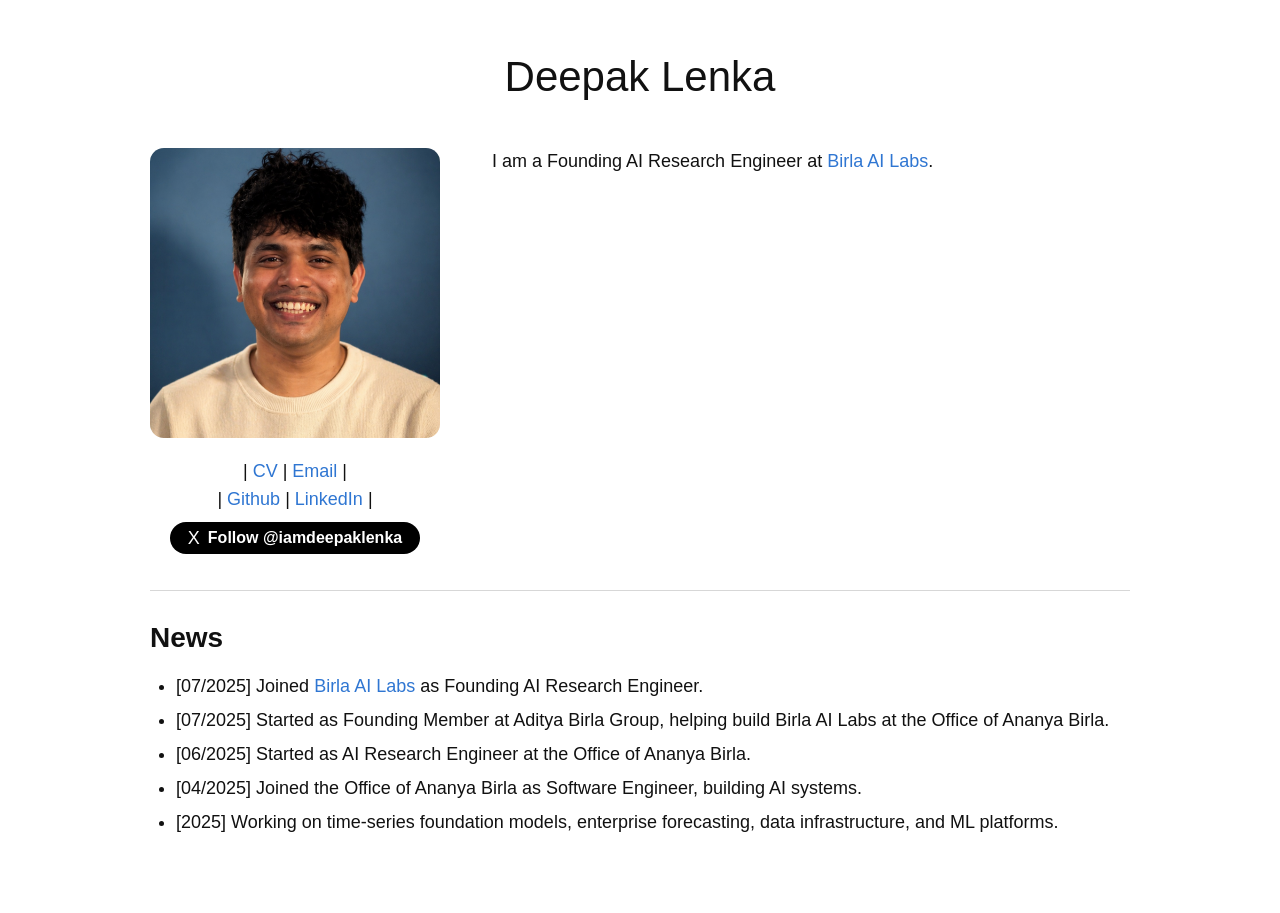
==== index.html @ 8d7a2c5c "Add LinkedIn news entries" ====
<!doctype html>
<html lang="en">
  <head>
    <meta charset="utf-8">
    <meta name="viewport" content="width=device-width, initial-scale=1">
    <meta
      name="description"
      content="Deepak Lenka - AI research engineer building time-series foundation models, forecasting systems, and LLM-native applications."
    >
    <title>Deepak Lenka</title>
    <link rel="icon" type="image/png" href="./assets/favicon.png">
    <link rel="apple-touch-icon" href="./assets/favicon.png">
    <link rel="stylesheet" href="./styles.css">
  </head>
  <body>
    <main class="container">
      <h1>Deepak Lenka</h1>

      <section class="intro" aria-labelledby="about-heading">
        <h2 class="sr-only" id="about-heading">About</h2>

        <div class="left-column">
          <img
            class="portrait"
            src="./assets/profile.png"
            alt="Portrait of Deepak Lenka"
          >

          <p class="links">
            | <a href="https://drive.google.com/file/d/11q40xH8_OC9-P__TcxJTgHcjhDTnUS63/view?usp=sharing">CV</a> |
            <a href="mailto:iamdeepaklenka@gmail.com">Email</a> |
            <br>
            | <a href="https://github.com/deepak-lenka">Github</a> |
            <a href="https://www.linkedin.com/in/deepak-lenka-4006b7249/">LinkedIn</a> |
          </p>

          <a class="follow-pill" href="https://twitter.com/iamdeepaklenka">
            <span aria-hidden="true">X</span>
            Follow @iamdeepaklenka
          </a>
        </div>

        <div class="right-column">
          <p>
            I am a Founding AI Research Engineer at
            <a href="https://birlaailabs.com/">Birla AI Labs</a>.
          </p>
        </div>
      </section>

      <hr>

      <section class="section" aria-labelledby="news-heading">
        <h2 id="news-heading">News</h2>
        <ul>
          <li>
            [07/2025] Joined <a href="https://birlaailabs.com/">Birla AI Labs</a>
            as Founding AI Research Engineer.
          </li>
          <li>
            [07/2025] Started as Founding Member at Aditya Birla Group, helping build
            Birla AI Labs at the Office of Ananya Birla.
          </li>
          <li>
            [06/2025] Started as AI Research Engineer at the Office of Ananya Birla.
          </li>
          <li>
            [04/2025] Joined the Office of Ananya Birla as Software Engineer, building
            AI systems.
          </li>
          <li>
            [2025] Working on time-series foundation models, enterprise forecasting,
            data infrastructure, and ML platforms.
          </li>
        </ul>
      </section>
    </main>
  </body>
</html>
---- styles.css ----
:root {
  --text: #111111;
  --link: #2f76d2;
  --rule: #d7d7d7;
  --muted: #333333;
  --thumb: #f4f4f4;
}

* {
  box-sizing: border-box;
}

body {
  margin: 0;
  background: #ffffff;
  color: var(--text);
  font-family: Arial, Helvetica, sans-serif;
  font-size: 18px;
  line-height: 1.45;
}

a {
  color: var(--link);
  text-decoration: none;
}

a:hover {
  text-decoration: underline;
}

.container {
  width: min(100% - 36px, 980px);
  margin: 0 auto;
  padding: 54px 0 70px;
}

h1 {
  margin: 0 0 48px;
  text-align: center;
  font-size: 42px;
  font-weight: 500;
  line-height: 1.1;
  letter-spacing: 0;
}

.intro {
  display: grid;
  grid-template-columns: 290px minmax(0, 1fr);
  gap: 52px;
  align-items: start;
}

.left-column {
  text-align: center;
}

.portrait {
  display: block;
  width: 290px;
  max-width: 100%;
  aspect-ratio: 1;
  border-radius: 14px;
  object-fit: cover;
}

.links {
  margin: 20px 0 0;
  font-size: 18px;
  line-height: 1.55;
}

.follow-pill {
  display: inline-flex;
  min-height: 32px;
  margin-top: 8px;
  align-items: center;
  gap: 8px;
  border-radius: 999px;
  padding: 4px 18px;
  background: #000000;
  color: #ffffff;
  font-size: 16px;
  font-weight: 700;
  line-height: 1;
  text-decoration: none;
}

.follow-pill:hover {
  color: #ffffff;
  text-decoration: none;
}

.follow-pill span {
  font-size: 18px;
  font-weight: 400;
}

.right-column p {
  margin: 0 0 20px;
}

hr {
  height: 1px;
  margin: 36px 0 30px;
  border: 0;
  background: var(--rule);
}

.section h2 {
  margin: 0 0 18px;
  font-size: 28px;
  font-weight: 700;
  line-height: 1.2;
}

ul {
  margin: 0;
  padding-left: 26px;
}

li {
  margin: 0 0 8px;
}

.project {
  display: grid;
  grid-template-columns: 178px minmax(0, 1fr);
  gap: 22px;
  margin: 0 0 30px;
}

.project:last-child {
  margin-bottom: 0;
}

.thumb {
  display: flex;
  width: 178px;
  height: 122px;
  align-items: center;
  justify-content: center;
  border: 1px solid #dedede;
  border-radius: 6px;
  background: var(--thumb);
  color: #555555;
  font-size: 24px;
  font-weight: 700;
  letter-spacing: 0;
}

.project h3 {
  margin: 0;
  font-size: 20px;
  font-weight: 500;
  line-height: 1.28;
}

.project p {
  margin: 4px 0;
}

.authors,
.venue {
  color: var(--muted);
}

.venue {
  font-style: italic;
}

.project-links {
  font-size: 17px;
}

.sr-only {
  position: absolute;
  width: 1px;
  height: 1px;
  margin: -1px;
  overflow: hidden;
  clip: rect(0, 0, 0, 0);
  white-space: nowrap;
  border: 0;
}

@media (max-width: 780px) {
  body {
    font-size: 16px;
  }

  .container {
    width: min(100% - 28px, 680px);
    padding-top: 30px;
  }

  h1 {
    margin-bottom: 30px;
    font-size: 34px;
  }

  .intro,
  .project {
    grid-template-columns: 1fr;
  }

  .intro {
    gap: 26px;
  }

  .portrait {
    width: min(76vw, 300px);
    margin: 0 auto;
  }

  .project {
    gap: 12px;
  }

  .thumb {
    width: min(100%, 260px);
    height: 116px;
  }

  .section h2 {
    font-size: 25px;
  }
}
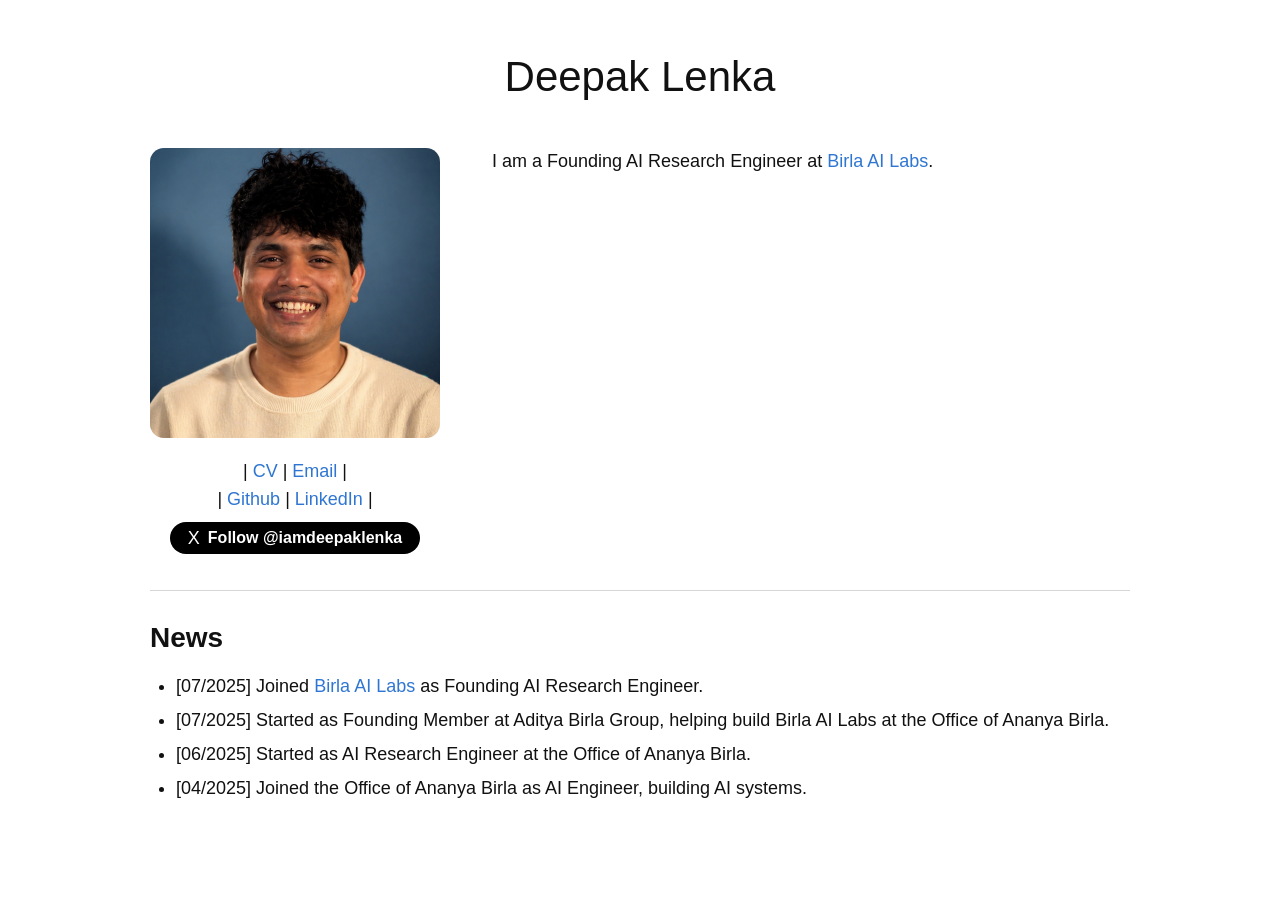
==== commit c5c9fe5b: "Clean up homepage news" ====
--- a/index.html
+++ b/index.html
@@ -65,12 +65,8 @@
             [06/2025] Started as AI Research Engineer at the Office of Ananya Birla.
           </li>
           <li>
-            [04/2025] Joined the Office of Ananya Birla as Software Engineer, building
+            [04/2025] Joined the Office of Ananya Birla as AI Engineer, building
             AI systems.
-          </li>
-          <li>
-            [2025] Working on time-series foundation models, enterprise forecasting,
-            data infrastructure, and ML platforms.
           </li>
         </ul>
       </section>
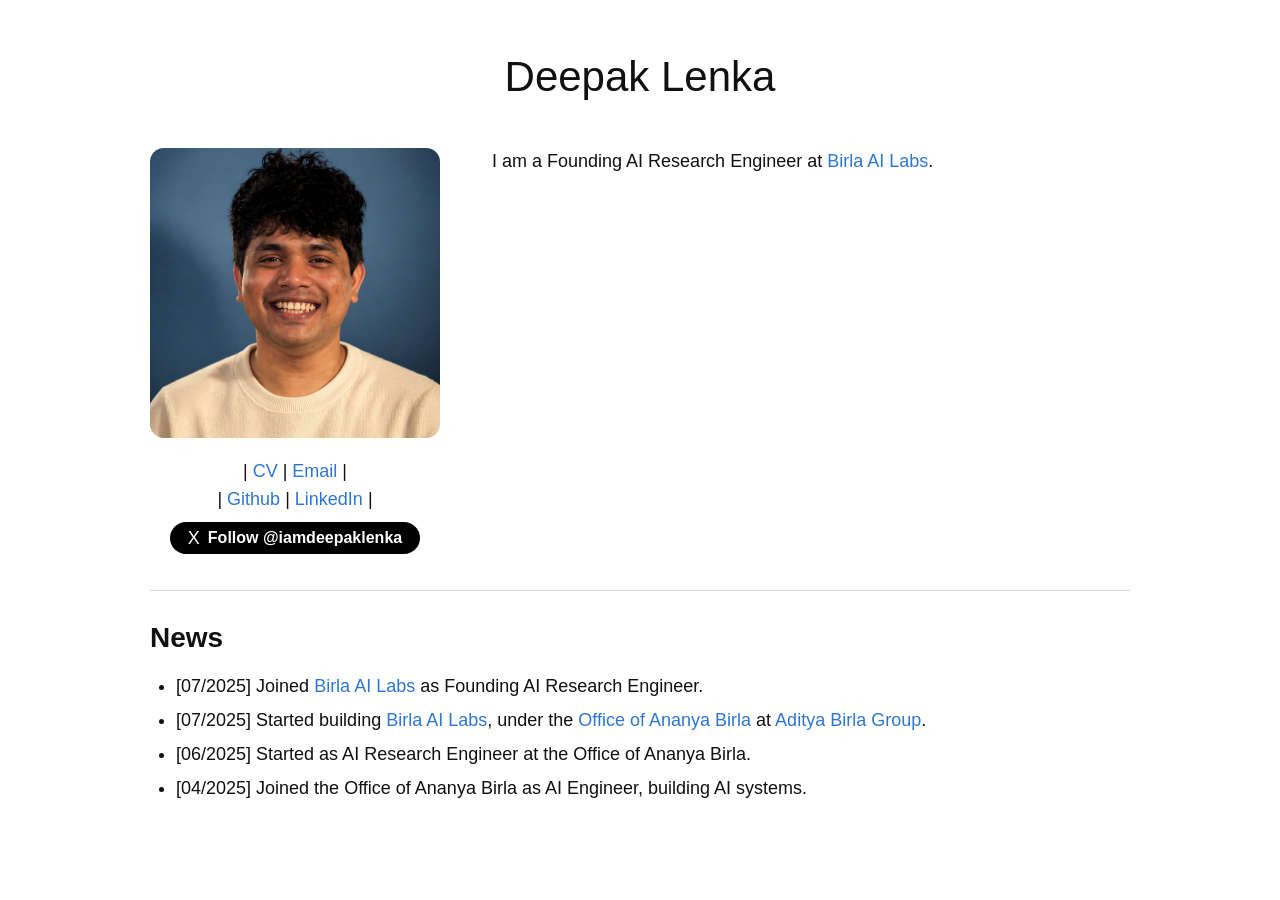
==== commit 43043a6e: "Update Birla Labs news item" ====
--- a/index.html
+++ b/index.html
@@ -58,8 +58,10 @@
             as Founding AI Research Engineer.
           </li>
           <li>
-            [07/2025] Started as Founding Member at Aditya Birla Group, helping build
-            Birla AI Labs at the Office of Ananya Birla.
+            [07/2025] Started building
+            <a href="https://birlaailabs.com/">Birla AI Labs</a>, under the
+            <a href="https://ananyabirla.com/">Office of Ananya Birla</a> at
+            <a href="https://www.adityabirla.com/en/">Aditya Birla Group</a>.
           </li>
           <li>
             [06/2025] Started as AI Research Engineer at the Office of Ananya Birla.
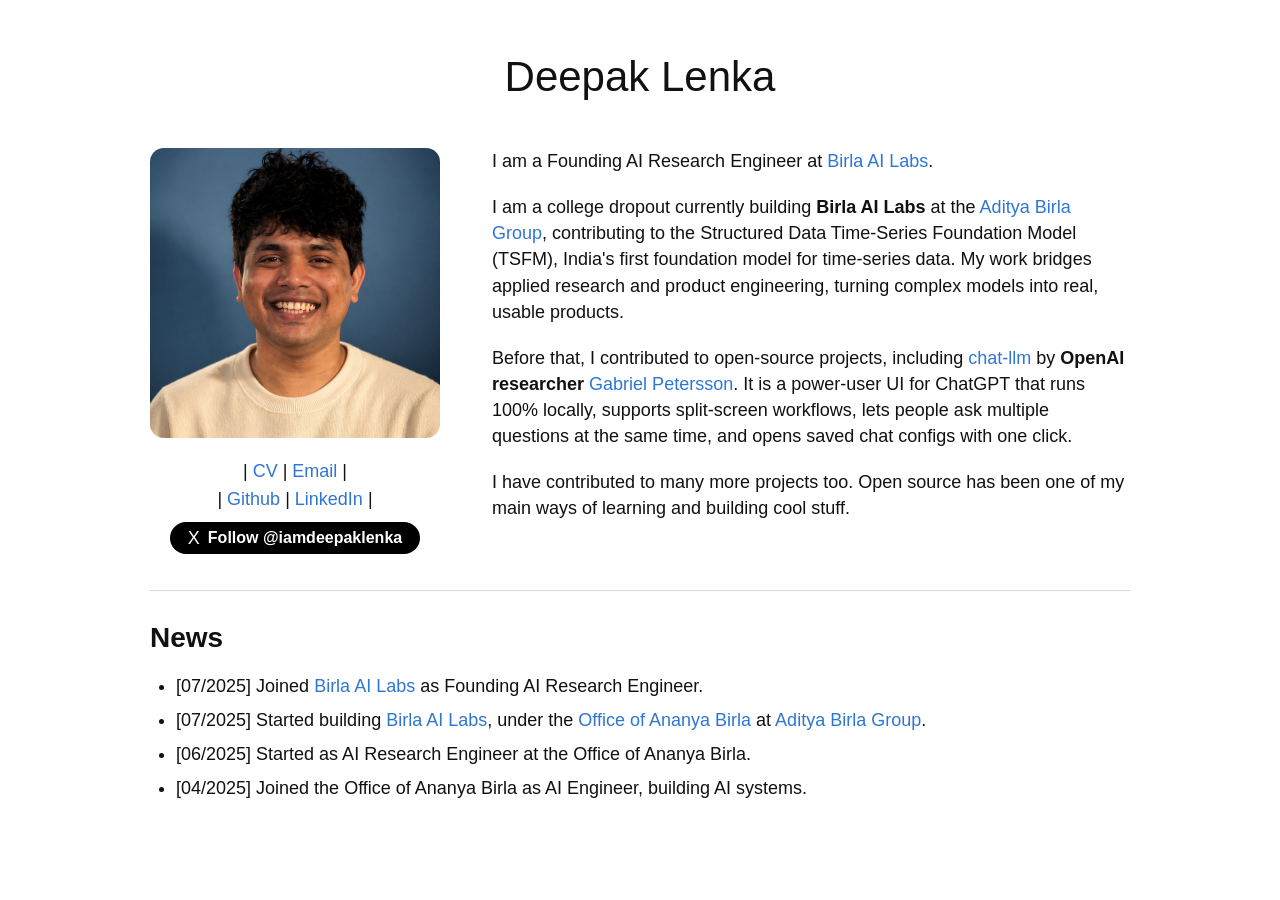
==== commit a9cf9753: "Update homepage bio" ====
--- a/index.html
+++ b/index.html
@@ -45,6 +45,30 @@
             I am a Founding AI Research Engineer at
             <a href="https://birlaailabs.com/">Birla AI Labs</a>.
           </p>
+
+          <p>
+            I am a college dropout currently building <b>Birla AI Labs</b> at the
+            <a href="https://www.adityabirla.com/en/">Aditya Birla Group</a>, contributing
+            to the Structured Data Time-Series Foundation Model
+            (TSFM), India's first foundation model for time-series data. My work
+            bridges applied research and product engineering, turning complex models
+            into real, usable products.
+          </p>
+
+          <p>
+            Before that, I contributed to open-source projects, including
+            <a href="https://github.com/gabrielpetersson/chat-llm">chat-llm</a> by
+            <b>OpenAI researcher</b>
+            <a href="https://www.linkedin.com/in/gabriel-petersson-ai/">Gabriel Petersson</a>.
+            It is a power-user UI for ChatGPT that runs 100% locally, supports
+            split-screen workflows, lets people ask multiple questions at the same
+            time, and opens saved chat configs with one click.
+          </p>
+
+          <p>
+            I have contributed to many more projects too. Open source has been one of
+            my main ways of learning and building cool stuff.
+          </p>
         </div>
       </section>
 
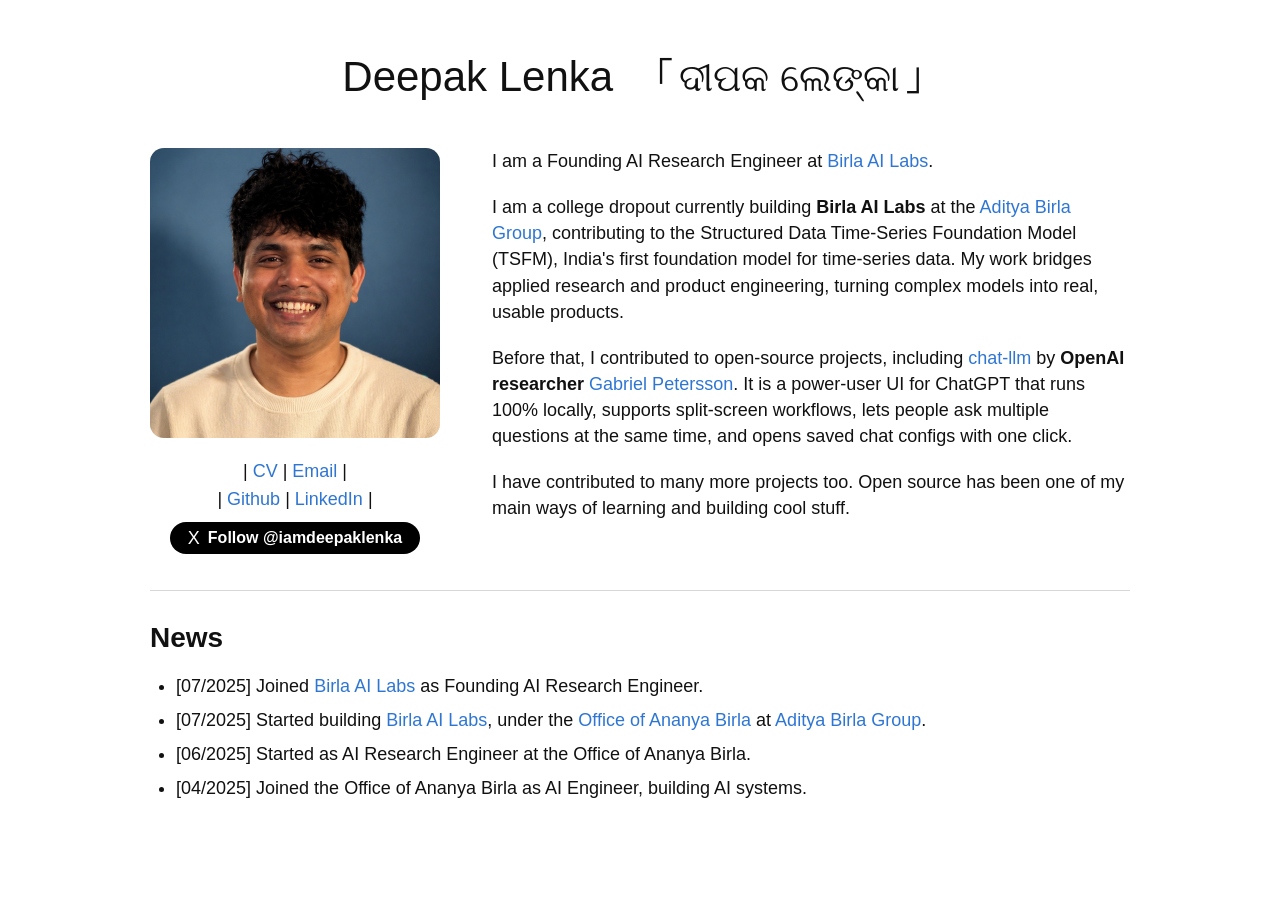
==== commit 59300108: "Add Odia name to homepage header" ====
--- a/index.html
+++ b/index.html
@@ -14,7 +14,10 @@
   </head>
   <body>
     <main class="container">
-      <h1>Deepak Lenka</h1>
+      <h1>
+        <span>Deepak Lenka</span>
+        <span class="native-name" lang="or">「ଦୀପକ ଲେଙ୍କା」</span>
+      </h1>
 
       <section class="intro" aria-labelledby="about-heading">
         <h2 class="sr-only" id="about-heading">About</h2>
--- a/styles.css
+++ b/styles.css
@@ -35,12 +35,26 @@
 }
 
 h1 {
+  display: flex;
+  flex-wrap: wrap;
+  align-items: baseline;
+  justify-content: center;
+  column-gap: 28px;
+  row-gap: 6px;
   margin: 0 0 48px;
   text-align: center;
   font-size: 42px;
   font-weight: 500;
   line-height: 1.1;
   letter-spacing: 0;
+}
+
+.native-name {
+  font-family: "Kohinoor Odia", "Noto Sans Oriya", "Nirmala UI", Arial, sans-serif;
+  font-size: 0.9em;
+  font-weight: 400;
+  line-height: 1;
+  white-space: nowrap;
 }
 
 .intro {
@@ -196,6 +210,7 @@
   h1 {
     margin-bottom: 30px;
     font-size: 34px;
+    column-gap: 14px;
   }
 
   .intro,
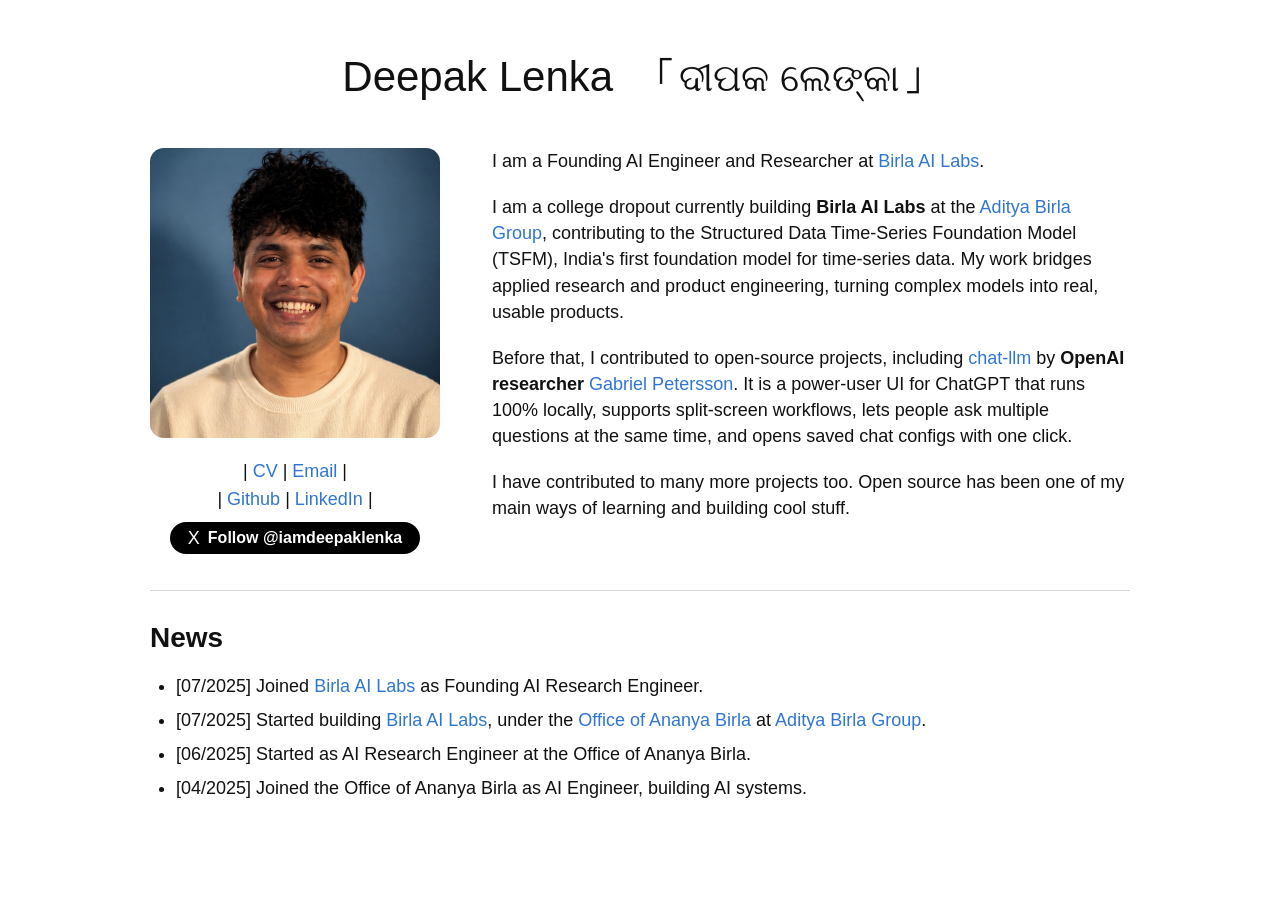
==== commit 1afde620: "Update homepage title wording" ====
--- a/index.html
+++ b/index.html
@@ -45,7 +45,7 @@
 
         <div class="right-column">
           <p>
-            I am a Founding AI Research Engineer at
+            I am a Founding AI Engineer and Researcher at
             <a href="https://birlaailabs.com/">Birla AI Labs</a>.
           </p>
 
--- a/styles.css
+++ b/styles.css
@@ -209,8 +209,12 @@
 
   h1 {
     margin-bottom: 30px;
-    font-size: 34px;
-    column-gap: 14px;
+    font-size: clamp(25px, 8vw, 34px);
+    column-gap: 10px;
+  }
+
+  .native-name {
+    font-size: 0.74em;
   }
 
   .intro,
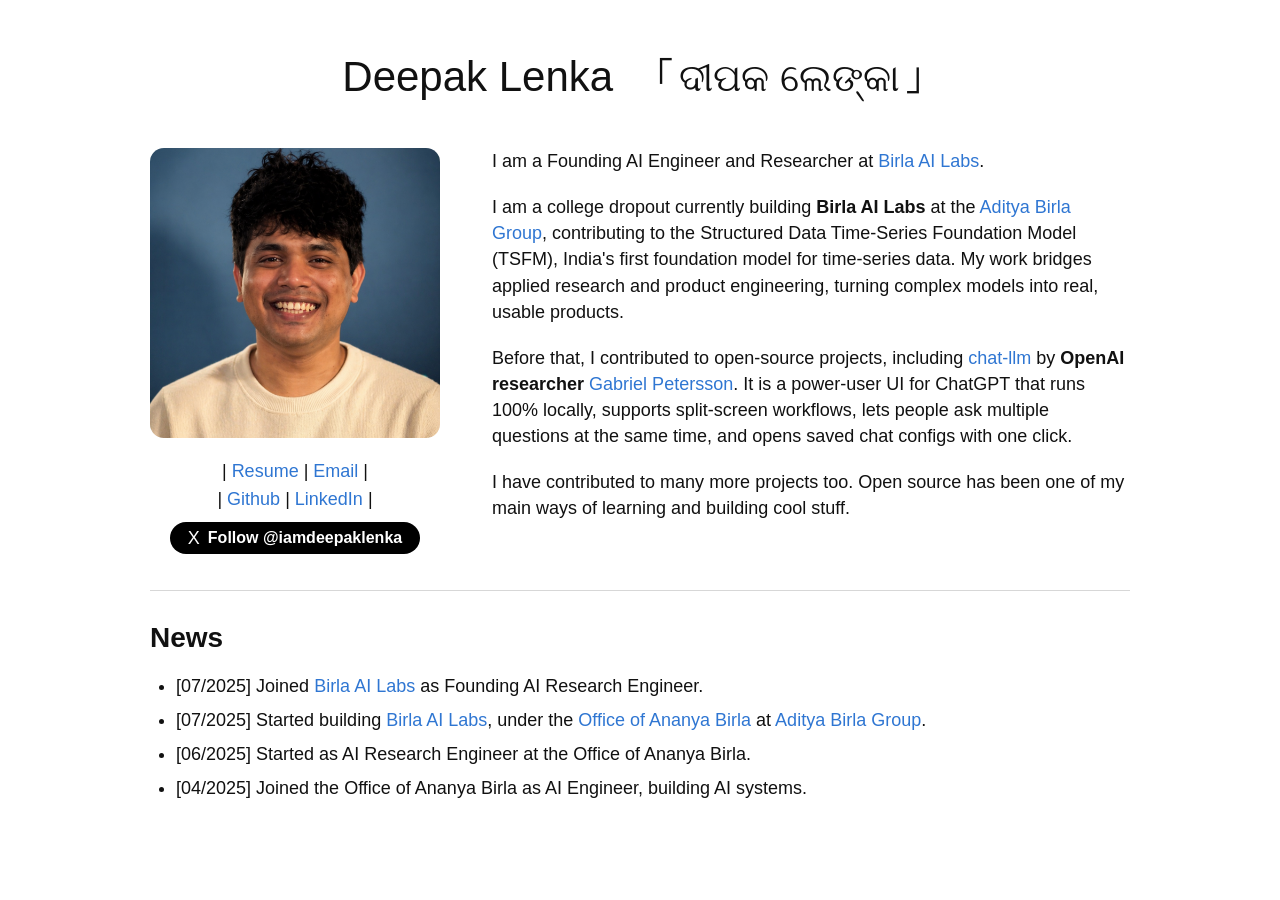
==== commit 9032dfd1: "Update resume link" ====
--- a/index.html
+++ b/index.html
@@ -30,7 +30,7 @@
           >
 
           <p class="links">
-            | <a href="https://drive.google.com/file/d/11q40xH8_OC9-P__TcxJTgHcjhDTnUS63/view?usp=sharing">CV</a> |
+            | <a href="https://drive.google.com/file/d/1veItzJnmfhW2eCrWCiPdHo5hrrzw1xnW/view?usp=sharing">Resume</a> |
             <a href="mailto:iamdeepaklenka@gmail.com">Email</a> |
             <br>
             | <a href="https://github.com/deepak-lenka">Github</a> |
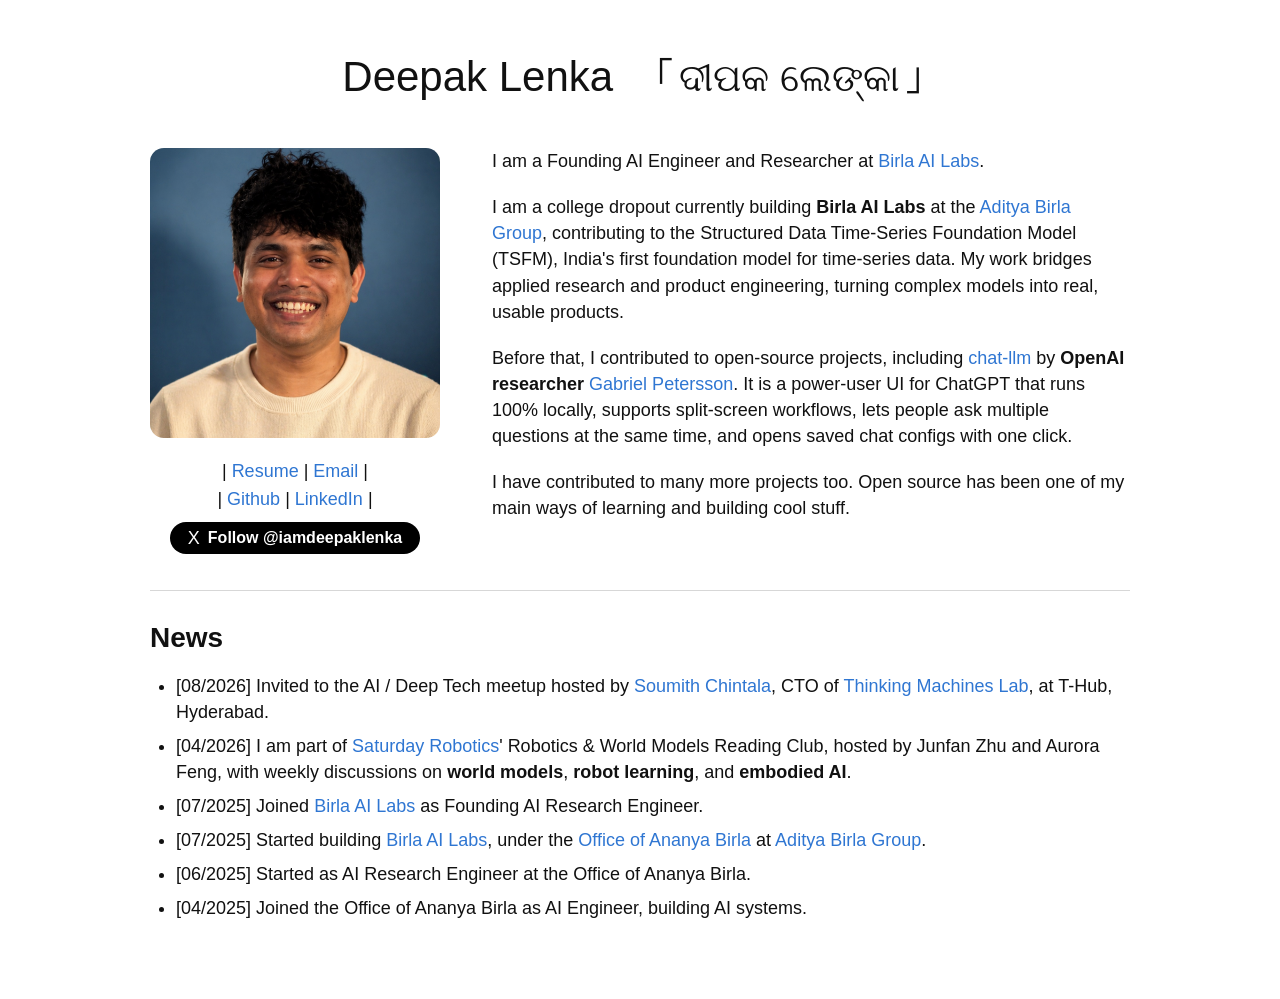
==== commit a1e3999f: "docs(portfolio): add AI meetup and reading club news Add the August 2026 Soumith Chintala meetup inv" ====
--- a/index.html
+++ b/index.html
@@ -81,6 +81,19 @@
         <h2 id="news-heading">News</h2>
         <ul>
           <li>
+            [08/2026] Invited to the AI / Deep Tech meetup hosted by
+            <a href="https://soumith.ch/">Soumith Chintala</a>, CTO of
+            <a href="https://thinkingmachines.ai/">Thinking Machines Lab</a>,
+            at T-Hub, Hyderabad.
+          </li>
+          <li>
+            [04/2026] I am part of
+            <a href="https://www.linkedin.com/company/saturdayrobotic/">Saturday Robotics</a>'
+            Robotics &amp; World Models Reading Club, hosted by Junfan Zhu and
+            Aurora Feng, with weekly discussions on <strong>world models</strong>,
+            <strong>robot learning</strong>, and <strong>embodied AI</strong>.
+          </li>
+          <li>
             [07/2025] Joined <a href="https://birlaailabs.com/">Birla AI Labs</a>
             as Founding AI Research Engineer.
           </li>
